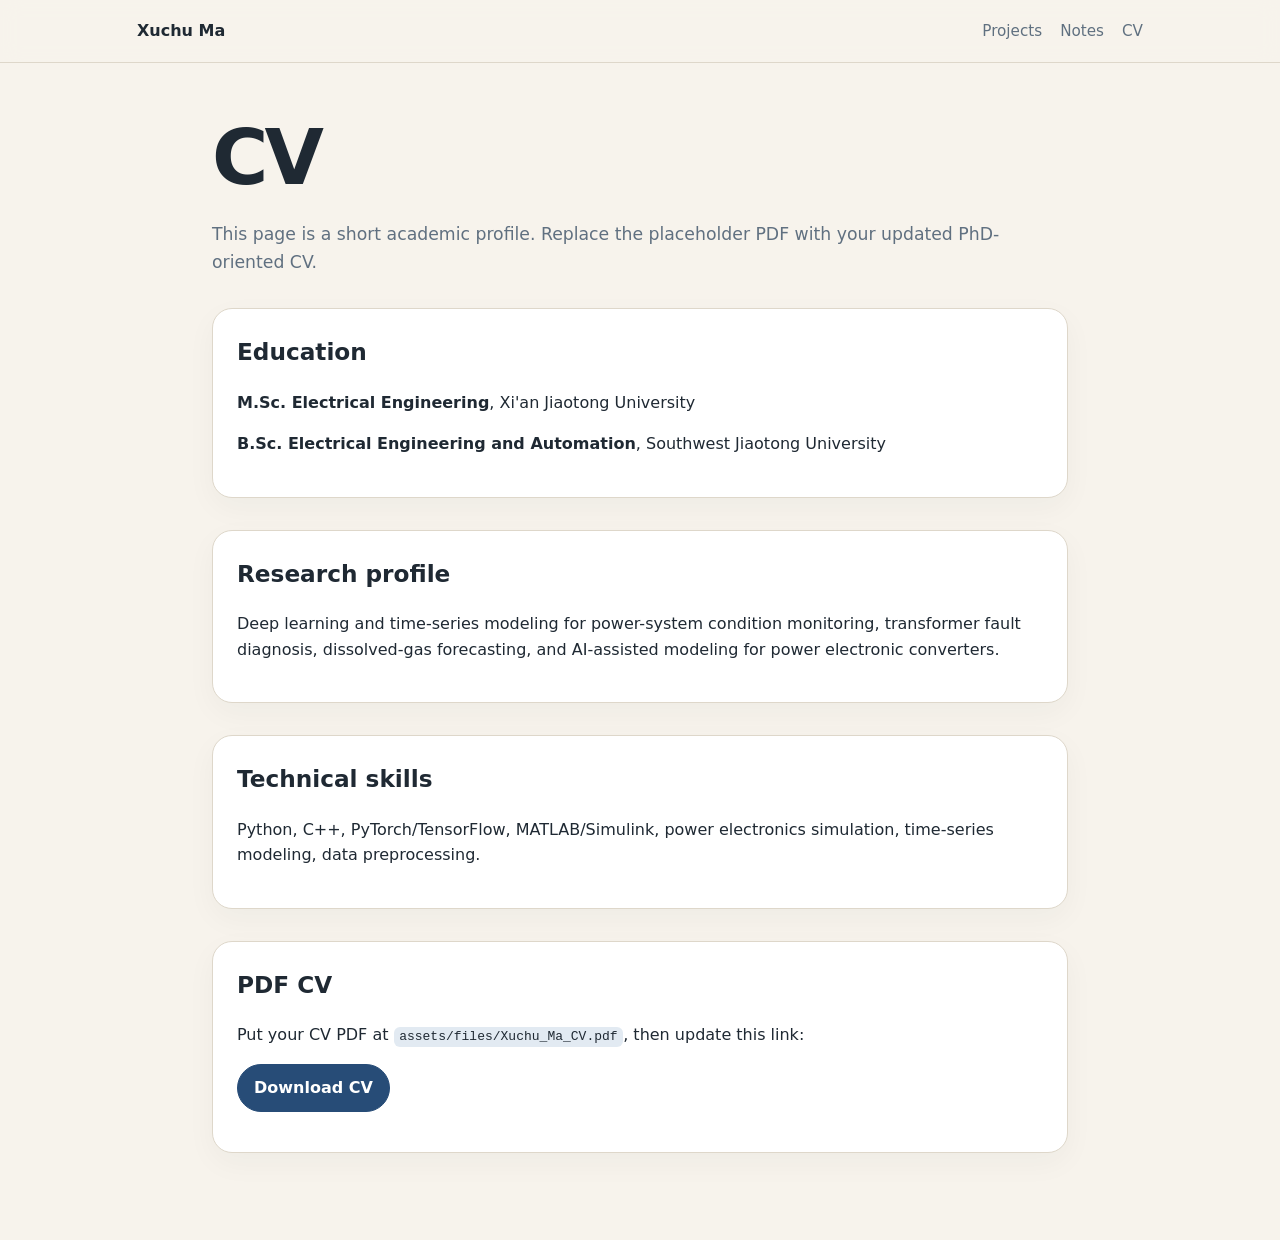
==== cv.html @ ba83e2e1 "Add files via upload" ====
<!doctype html>
<html lang="en">
<head>
  <meta charset="utf-8" />
  <meta name="viewport" content="width=device-width, initial-scale=1" />
  <title>CV | Xuchu Ma</title>
  <link rel="stylesheet" href="assets/css/style.css" />
</head>
<body>
  <header class="site-header">
    <nav class="nav">
      <a class="brand" href="index.html">Xuchu Ma</a>
      <div class="nav-links">
        <a href="projects.html">Projects</a>
        <a href="notes.html">Notes</a>
        <a href="cv.html">CV</a>
      </div>
    </nav>
  </header>
  <main class="container page">
    <h1>CV</h1>
    <p class="lead small">This page is a short academic profile. Replace the placeholder PDF with your updated PhD-oriented CV.</p>

    <section class="card">
      <h2>Education</h2>
      <p><strong>M.Sc. Electrical Engineering</strong>, Xi'an Jiaotong University</p>
      <p><strong>B.Sc. Electrical Engineering and Automation</strong>, Southwest Jiaotong University</p>
    </section>

    <section class="card">
      <h2>Research profile</h2>
      <p>
        Deep learning and time-series modeling for power-system condition monitoring, transformer fault diagnosis,
        dissolved-gas forecasting, and AI-assisted modeling for power electronic converters.
      </p>
    </section>

    <section class="card">
      <h2>Technical skills</h2>
      <p>Python, C++, PyTorch/TensorFlow, MATLAB/Simulink, power electronics simulation, time-series modeling, data preprocessing.</p>
    </section>

    <section class="card">
      <h2>PDF CV</h2>
      <p>Put your CV PDF at <code>assets/files/Xuchu_Ma_CV.pdf</code>, then update this link:</p>
      <p><a class="button" href="assets/files/Xuchu_Ma_CV.pdf">Download CV</a></p>
    </section>
  </main>
</body>
</html>
---- assets/css/style.css ----
:root {
  --bg: #f7f3ec;
  --text: #1f2933;
  --muted: #607080;
  --card: #ffffff;
  --line: #ded7ca;
  --accent: #274c77;
  --accent-soft: #e2eaf2;
}

* { box-sizing: border-box; }
body {
  margin: 0;
  font-family: Inter, ui-sans-serif, system-ui, -apple-system, BlinkMacSystemFont, "Segoe UI", sans-serif;
  background: var(--bg);
  color: var(--text);
  line-height: 1.6;
}

a { color: var(--accent); text-decoration: none; }
a:hover { text-decoration: underline; }

.site-header {
  border-bottom: 1px solid var(--line);
  background: rgba(247, 243, 236, 0.92);
  position: sticky;
  top: 0;
  backdrop-filter: blur(10px);
}

.nav {
  max-width: 1050px;
  margin: 0 auto;
  padding: 18px 22px;
  display: flex;
  justify-content: space-between;
  align-items: center;
  gap: 20px;
}

.brand { font-weight: 700; color: var(--text); }
.nav-links { display: flex; gap: 18px; flex-wrap: wrap; }
.nav-links a { color: var(--muted); font-size: 0.95rem; }

.container {
  max-width: 1050px;
  margin: 0 auto;
  padding: 56px 22px;
}

.page { max-width: 900px; }
.article { max-width: 820px; }

.hero { padding: 50px 0 60px; }
.eyebrow, .tag {
  color: var(--accent);
  font-size: 0.85rem;
  font-weight: 700;
  text-transform: uppercase;
  letter-spacing: 0.08em;
}

h1 { font-size: clamp(2.2rem, 7vw, 4.8rem); line-height: 1.02; margin: 0 0 24px; letter-spacing: -0.05em; }
h2 { font-size: 1.45rem; margin-top: 0; }
h3 { font-size: 1.25rem; margin: 0 0 8px; }

.lead { font-size: 1.25rem; color: var(--muted); max-width: 790px; }
.lead.small { font-size: 1.08rem; }

.cta-row { display: flex; gap: 12px; margin-top: 28px; flex-wrap: wrap; }
.button {
  display: inline-block;
  padding: 10px 16px;
  border-radius: 999px;
  background: var(--accent);
  color: white;
  font-weight: 700;
  border: 1px solid var(--accent);
}
.button:hover { text-decoration: none; opacity: 0.92; }
.button.secondary { background: transparent; color: var(--accent); }

.grid { display: grid; gap: 18px; }
.two-col { grid-template-columns: repeat(2, minmax(0, 1fr)); }
.card, .project-card {
  background: var(--card);
  border: 1px solid var(--line);
  border-radius: 20px;
  padding: 24px;
  box-shadow: 0 10px 30px rgba(31, 41, 51, 0.04);
}

.section-header {
  display: flex;
  align-items: baseline;
  justify-content: space-between;
  gap: 20px;
  margin-top: 56px;
  margin-bottom: 18px;
}

.project-list { display: grid; gap: 18px; }
.project-card h2, .project-card h3 { margin-bottom: 8px; }
.project-card p:last-child { margin-bottom: 0; }

.footer {
  border-top: 1px solid var(--line);
  color: var(--muted);
  text-align: center;
  padding: 28px;
}

code {
  background: var(--accent-soft);
  padding: 0.15rem 0.35rem;
  border-radius: 6px;
}

section { margin: 32px 0; }
ul { padding-left: 1.25rem; }

@media (max-width: 760px) {
  .nav { align-items: flex-start; flex-direction: column; }
  .two-col { grid-template-columns: 1fr; }
  .container { padding-top: 36px; }
  .hero { padding-top: 20px; }
}
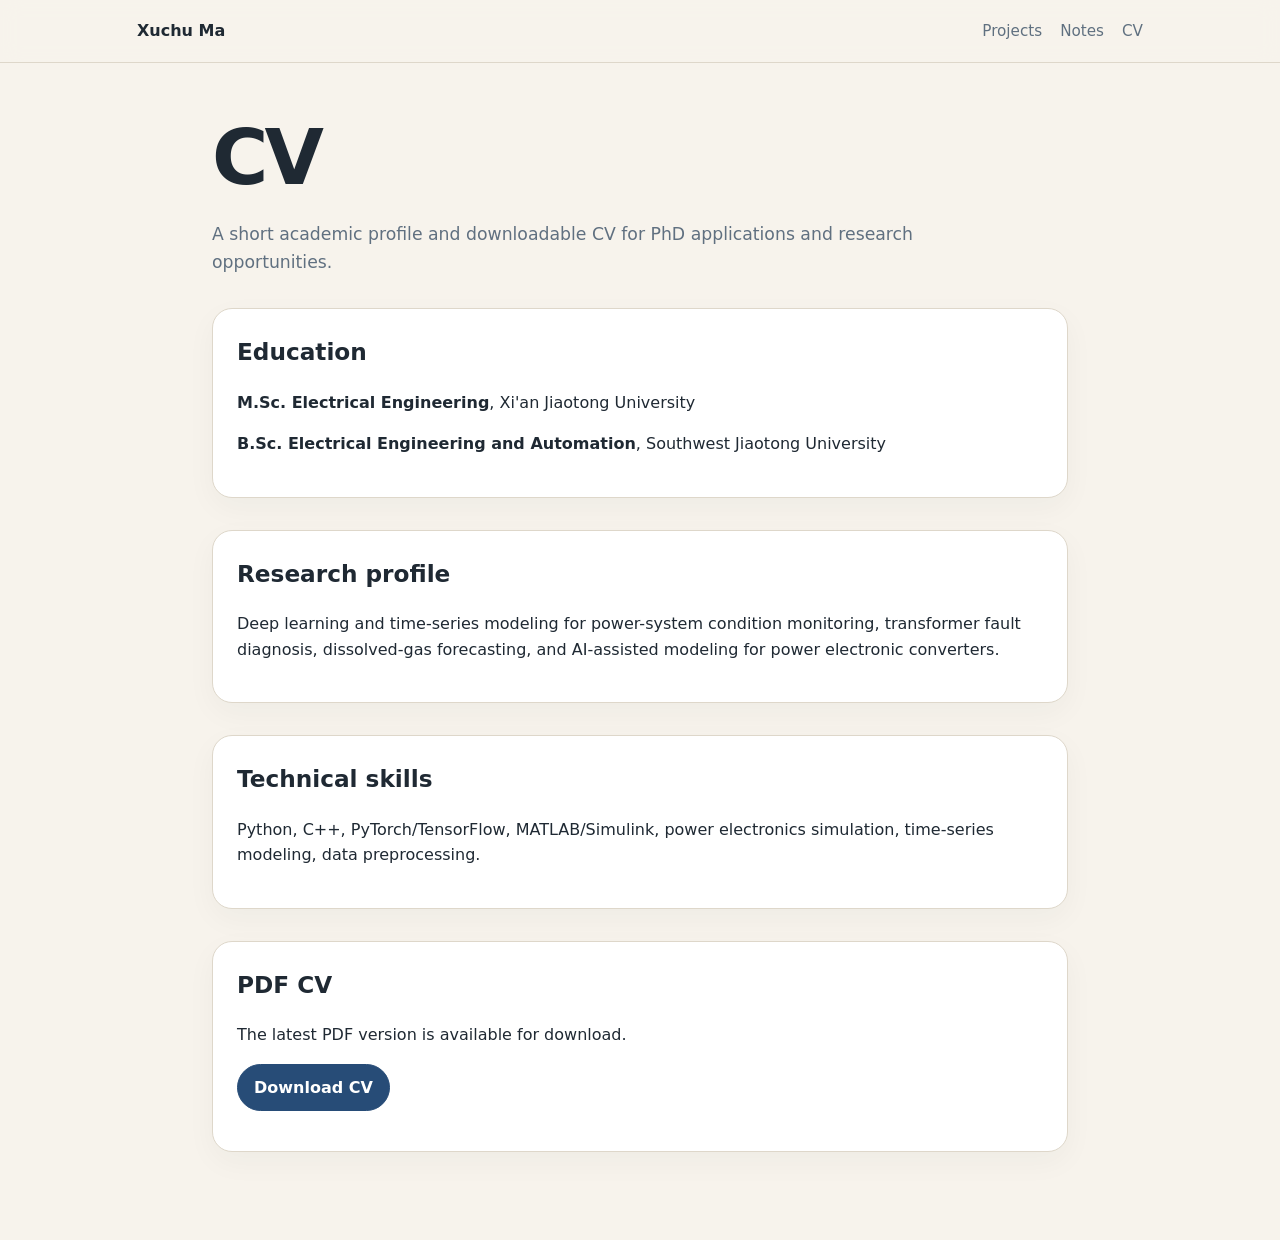
==== commit 49ad8283: "update website" ====
--- a/cv.html
+++ b/cv.html
@@ -19,7 +19,7 @@
   </header>
   <main class="container page">
     <h1>CV</h1>
-    <p class="lead small">This page is a short academic profile. Replace the placeholder PDF with your updated PhD-oriented CV.</p>
+    <p class="lead small">A short academic profile and downloadable CV for PhD applications and research opportunities.</p>
 
     <section class="card">
       <h2>Education</h2>
@@ -42,8 +42,8 @@
 
     <section class="card">
       <h2>PDF CV</h2>
-      <p>Put your CV PDF at <code>assets/files/Xuchu_Ma_CV.pdf</code>, then update this link:</p>
-      <p><a class="button" href="assets/files/Xuchu_Ma_CV.pdf">Download CV</a></p>
+      <p>The latest PDF version is available for download.</p>
+      <p><a class="button" href="assets/files/Xuchu_Ma_CV.pdf" download>Download CV</a></p>
     </section>
   </main>
 </body>
--- a/assets/css/style.css
+++ b/assets/css/style.css
@@ -116,6 +116,58 @@
   border-radius: 6px;
 }
 
+pre {
+  overflow-x: auto;
+  background: #1f2933;
+  color: #f7f3ec;
+  padding: 18px;
+  border-radius: 12px;
+}
+
+pre code {
+  background: transparent;
+  color: inherit;
+  padding: 0;
+}
+
+.markdown-note > :first-child { margin-top: 0; }
+.markdown-note h1 {
+  font-size: clamp(2rem, 6vw, 3.6rem);
+  margin-bottom: 18px;
+}
+.markdown-note h2 { margin-top: 36px; }
+.markdown-note img {
+  display: block;
+  max-width: 100%;
+  height: auto;
+  border-radius: 12px;
+}
+.markdown-note table {
+  width: 100%;
+  border-collapse: collapse;
+  margin: 22px 0;
+  background: var(--card);
+  border: 1px solid var(--line);
+}
+.markdown-note th,
+.markdown-note td {
+  padding: 10px 12px;
+  border-bottom: 1px solid var(--line);
+  text-align: left;
+  vertical-align: top;
+}
+.markdown-note th {
+  background: var(--accent-soft);
+  color: var(--text);
+}
+.markdown-note blockquote {
+  margin: 24px 0;
+  padding: 4px 0 4px 18px;
+  border-left: 4px solid var(--accent);
+  color: var(--muted);
+}
+.note-error { color: #9f1239; }
+
 section { margin: 32px 0; }
 ul { padding-left: 1.25rem; }
 
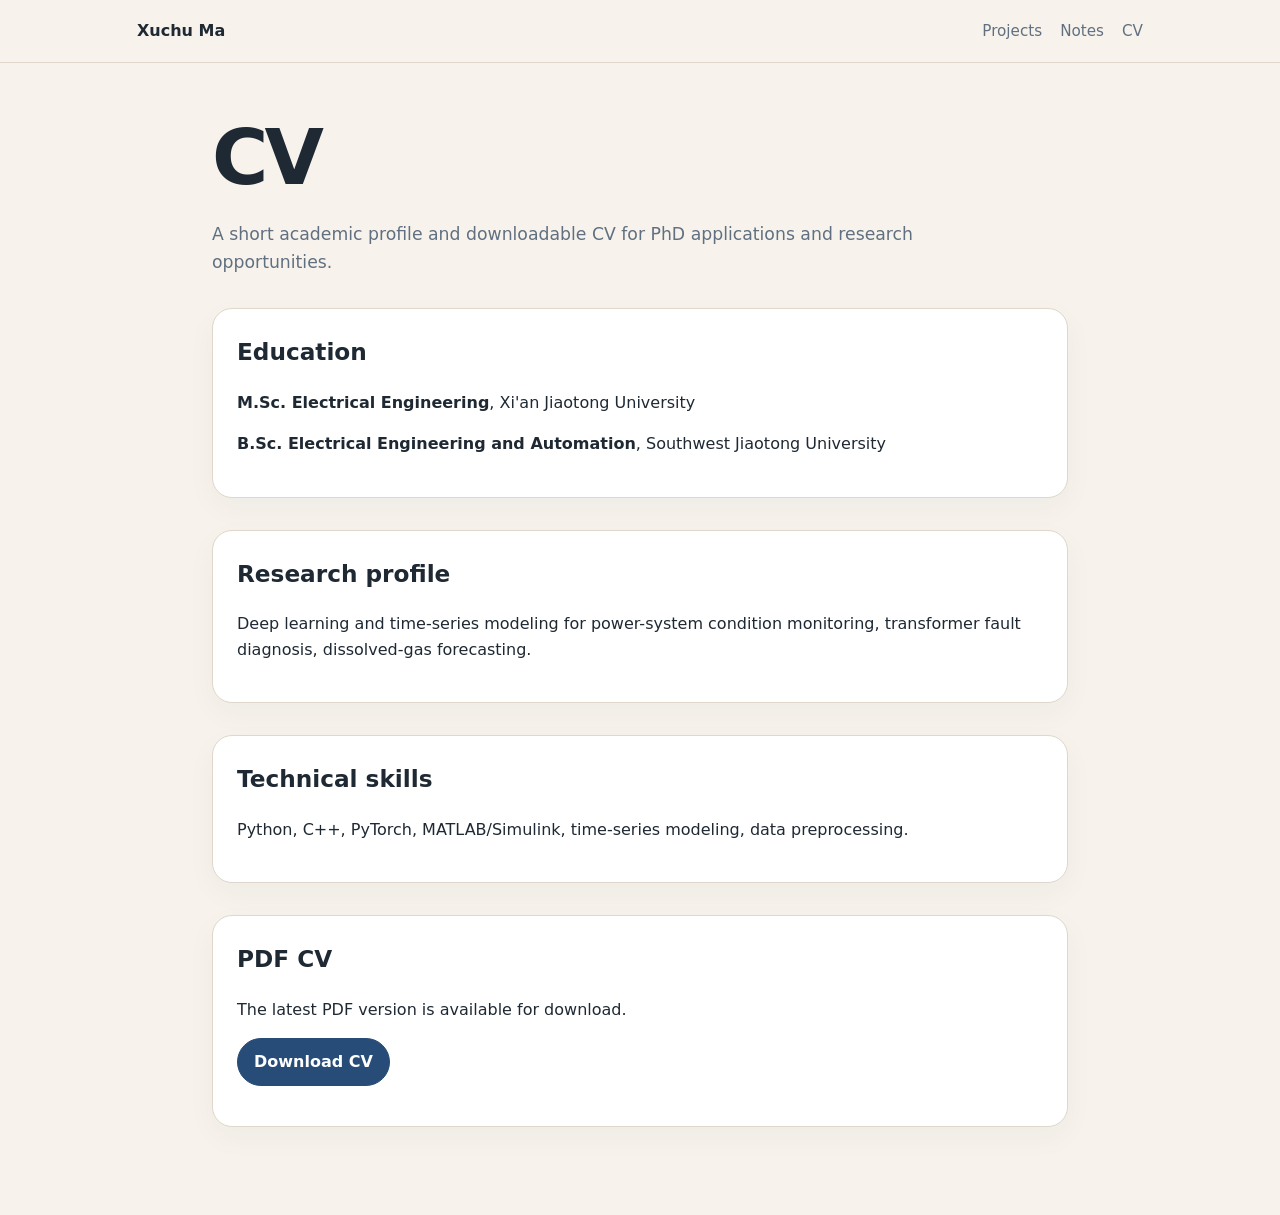
==== commit 09b1a22f: "update cv page" ====
--- a/cv.html
+++ b/cv.html
@@ -1,11 +1,13 @@
 <!doctype html>
 <html lang="en">
+
 <head>
   <meta charset="utf-8" />
   <meta name="viewport" content="width=device-width, initial-scale=1" />
   <title>CV | Xuchu Ma</title>
   <link rel="stylesheet" href="assets/css/style.css" />
 </head>
+
 <body>
   <header class="site-header">
     <nav class="nav">
@@ -19,7 +21,8 @@
   </header>
   <main class="container page">
     <h1>CV</h1>
-    <p class="lead small">A short academic profile and downloadable CV for PhD applications and research opportunities.</p>
+    <p class="lead small">A short academic profile and downloadable CV for PhD applications and research opportunities.
+    </p>
 
     <section class="card">
       <h2>Education</h2>
@@ -31,13 +34,13 @@
       <h2>Research profile</h2>
       <p>
         Deep learning and time-series modeling for power-system condition monitoring, transformer fault diagnosis,
-        dissolved-gas forecasting, and AI-assisted modeling for power electronic converters.
+        dissolved-gas forecasting.
       </p>
     </section>
 
     <section class="card">
       <h2>Technical skills</h2>
-      <p>Python, C++, PyTorch/TensorFlow, MATLAB/Simulink, power electronics simulation, time-series modeling, data preprocessing.</p>
+      <p>Python, C++, PyTorch, MATLAB/Simulink, time-series modeling, data preprocessing.</p>
     </section>
 
     <section class="card">
@@ -47,4 +50,5 @@
     </section>
   </main>
 </body>
-</html>
+
+</html>
--- a/assets/css/style.css
+++ b/assets/css/style.css
@@ -22,9 +22,13 @@
 
 .site-header {
   border-bottom: 1px solid var(--line);
-  background: rgba(247, 243, 236, 0.92);
+  background: var(--bg);
   position: sticky;
   top: 0;
+  left: 0;
+  right: 0;
+  z-index: 1000;
+  isolation: isolate;
   backdrop-filter: blur(10px);
 }
 
@@ -46,6 +50,8 @@
   max-width: 1050px;
   margin: 0 auto;
   padding: 56px 22px;
+  position: relative;
+  z-index: 0;
 }
 
 .page { max-width: 900px; }
@@ -142,6 +148,10 @@
   height: auto;
   border-radius: 12px;
 }
+.markdown-note mjx-container {
+  position: relative;
+  z-index: 0;
+}
 .markdown-note table {
   width: 100%;
   border-collapse: collapse;
